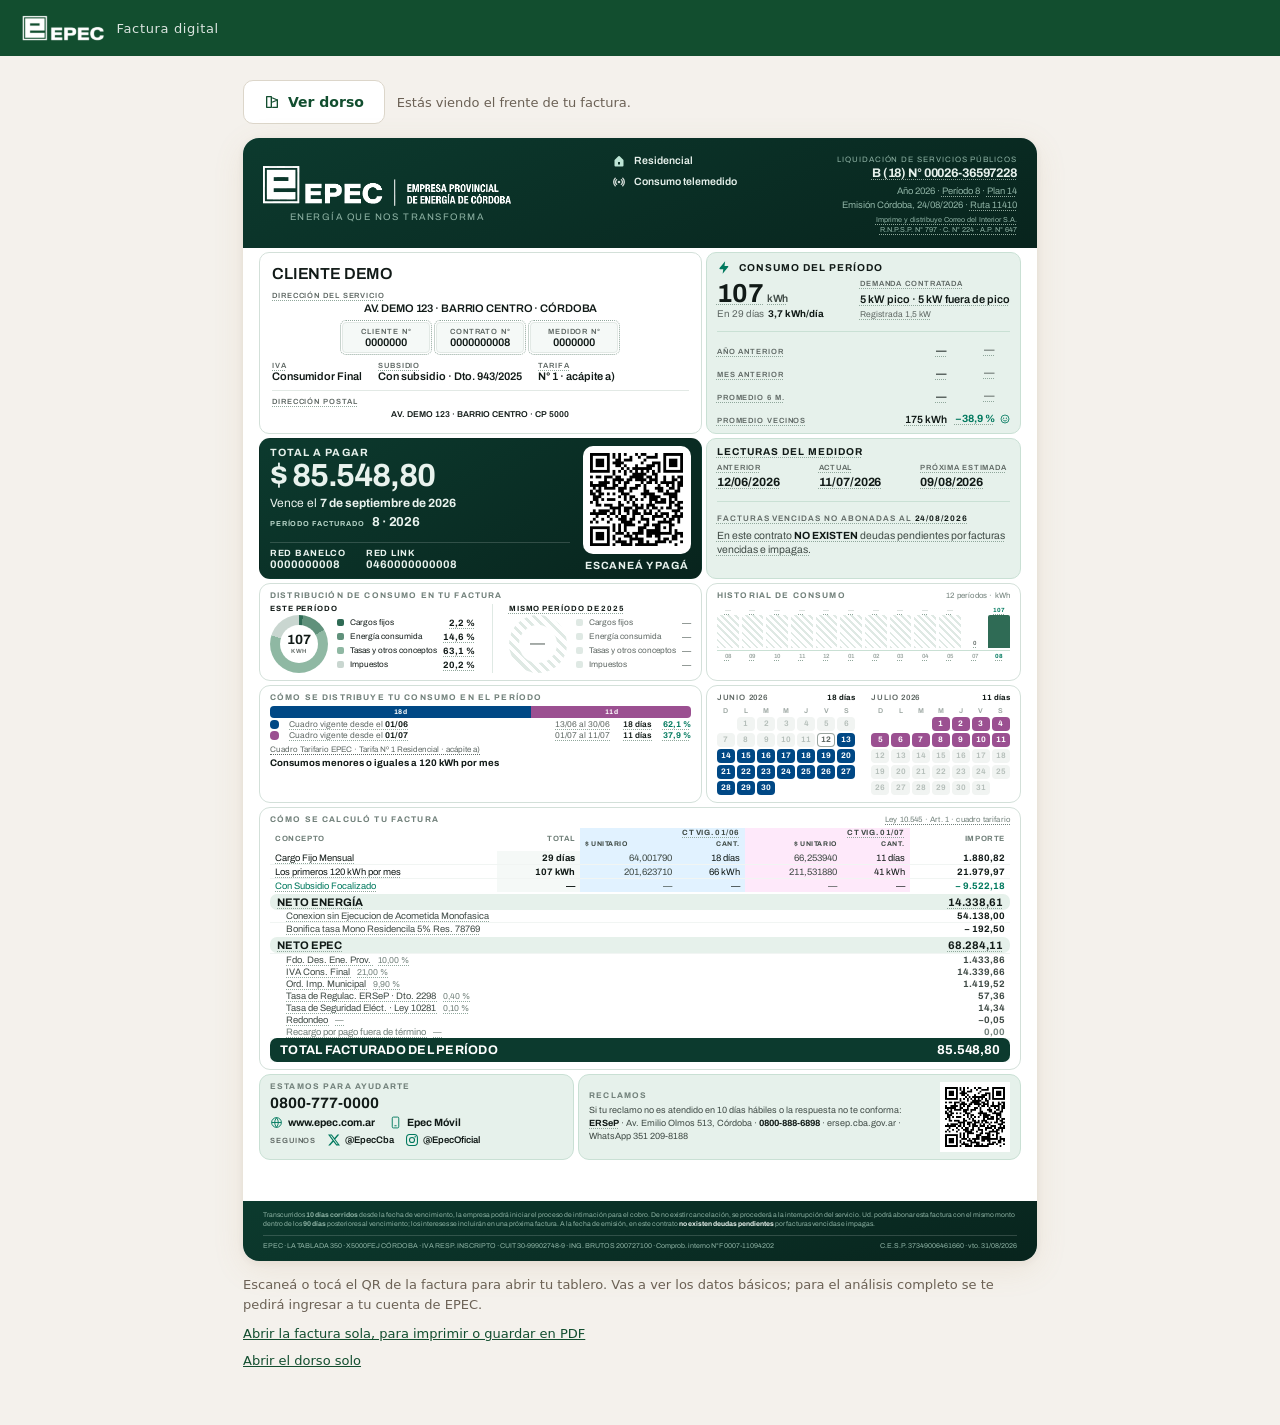
==== factura-digital.html @ 0f3d5c5b "chore(demo): publicar el recorrido completo con el escenario NAKASONE anonimizado Build estatico gen" ====
<!DOCTYPE html>
<html lang="es">
<head>
<meta charset="utf-8" />
    <!-- El token del QR viaja en la URL hasta que `hooks/tokenPublico` lo canjea.
         Los navegadores modernos ya mandan solo el origen a otro sitio, pero esta
         pantalla tiene enlaces salientes al portal de pago y no todos los clientes
         se comportan igual. Cuesta una linea. -->
    <meta name="referrer" content="no-referrer" />
<meta name="viewport" content="width=device-width, initial-scale=1" />
<title>Tu factura EPEC</title>
<style>
  :root { color-scheme: light; }
  * { box-sizing: border-box; }
  body {
    margin: 0;
    font-family: system-ui, -apple-system, "Segoe UI", Roboto, sans-serif;
    background: #f4f1ec;
    color: #1c1410;
  }
  .barra { background: #124e2f; color: #fff; padding: 14px 20px; display: flex; align-items: center; gap: 12px; }
  .barra img { height: 28px; }
  .barra span { font-size: 13px; letter-spacing: .05em; opacity: .85; }
  /* El ancho de la hoja A4 (794px) manda: en escritorio la factura se ve 1:1. */
  main { max-width: 834px; margin: 0 auto; padding: 24px 20px 48px; }

  /* La barra de acciones envuelve: a 390px el botón y el anuncio no entran en
     una línea, y el anuncio es un nodo de texto que envolvería por su cuenta. */
  .acciones {
    max-width: 794px; margin: 0 auto 14px;
    display: flex; flex-wrap: wrap; align-items: center; gap: 12px;
  }
  .boton-girar {
    display: inline-flex; align-items: center; gap: 8px;
    min-height: 44px; padding: 0 20px;
    background: #fff; color: #124e2f;
    border: 1px solid #dcd6ca; border-radius: 10px;
    font-family: inherit; font-size: 14px; font-weight: 600;
    cursor: pointer;
  }
  .boton-girar:hover { background: #f0ece4; }
  .boton-girar:focus-visible { outline: 2px solid #124e2f; outline-offset: 2px; }
  .anuncio { margin: 0; font-size: 13px; color: #6b6155; min-width: 0; }

  /* Las dos caras de la hoja rediseñada viven en su propio documento
     (public/diseno-factura/). Van en iframes a propósito: cada una trae su CSS,
     sus @font-face y su @page A4, y embeberlas inline les pisaría los estilos a
     esta página. Así se actualizan copiando el archivo de nuevo.
     La única edición sobre el frente es el href del QR — ver README-embebido.md. */
  .factura-lienzo {
    position: relative;
    max-width: 794px; margin: 0 auto;
    aspect-ratio: 794 / 1123;   /* alto = ancho de la hoja escalado */
    perspective: 1800px;
  }
  .giro {
    position: absolute; inset: 0;
    transform-style: preserve-3d;
    transition: transform 720ms cubic-bezier(.2, .7, .2, 1);
  }
  .giro[data-cara="dorso"] { transform: rotateY(180deg); }
  /* `overflow: hidden` es lo que evita el desborde horizontal en un teléfono: el
     iframe mide 794px de layout aunque se lo escale, porque `transform` no
     cambia la caja. Acá se lo recorta contra el ancho real del lienzo. */
  .cara {
    position: absolute; inset: 0;
    overflow: hidden;
    border-radius: 16px; background: #fff;
    box-shadow: 0 8px 32px rgba(180,140,80,.12), 0 2px 8px rgba(100,80,60,.08);
    -webkit-backface-visibility: hidden;
    backface-visibility: hidden;
  }
  .cara-dorso { transform: rotateY(180deg); }
  /* La cara de atrás se apaga de verdad cuando el giro terminó.
     `backface-visibility` es pintura —WebKit la ignora sobre un iframe— y el
     iframe de atrás seguiría siendo destino de scroll y de Tab. Durante el giro
     el script las deja vivas a las dos: si no, no habría nada que ver rotando. */
  .cara[aria-hidden="true"] { visibility: hidden; }
  .cara iframe {
    display: block; width: 794px; height: 1123px; border: 0;
    transform-origin: top left;   /* el factor lo fija el script de abajo */
  }

  /* Con `reduce` el giro se cambia por un fundido: la hoja cambia de cara sin
     rotar. `transform: none` en las dos, o el dorso queda espejado. */
  @media (prefers-reduced-motion: reduce) {
    .giro,
    .giro[data-cara="dorso"],
    .cara-dorso { transform: none; transition: opacity 160ms linear; }
    .cara[aria-hidden="true"] { opacity: 0; }
  }

  .pie { max-width: 794px; margin: 14px auto 0; }
  .pie p { margin: 0 0 8px; }
  .nota { font-size: 13px; color: #6b6155; line-height: 1.55; }
  .pie a { font-size: 13px; color: #124e2f; }

  /* Imprimir es otra cosa que girar. Las dos caras salen una debajo de la otra,
     sin rotar y sin recortar, y cada hoja ocupa su página: eso es el dúplex que
     va a la imprenta. Hay que deshacer las tres cosas que sostienen el giro
     —la perspectiva, el `position: absolute` de las caras y el `scale` del
     iframe—, y volver a encender la cara que el gesto había apagado. */
  @media print {
    body { background: #fff; }
    .barra, .acciones, .pie { display: none; }
    main { max-width: none; padding: 0; }
    .factura-lienzo {
      max-width: none; aspect-ratio: auto; height: auto; perspective: none;
    }
    .giro {
      position: static; height: auto;
      transform: none !important; transform-style: flat;
    }
    .cara {
      position: static; overflow: visible;
      width: 794px; height: 1123px;
      transform: none !important;
      /* La cara de atrás está apagada por `[aria-hidden]`: acá se enciende. */
      visibility: visible !important; opacity: 1 !important;
      -webkit-backface-visibility: visible; backface-visibility: visible;
      border-radius: 0; box-shadow: none;
    }
    .cara-frente { break-after: page; page-break-after: always; }
    .cara iframe { transform: none !important; }
  }
</style>
</head>
<body>
  <div class="barra">
    <img src="./epec-logo-blanco-solido.png" alt="EPEC" />
    <span>Factura digital</span>
  </div>

  <main>
    <div class="acciones">
      <button id="girar" type="button" class="boton-girar">
        <svg width="16" height="16" viewBox="0 0 24 24" fill="none" stroke="currentColor"
             stroke-width="2" stroke-linecap="round" stroke-linejoin="round" aria-hidden="true">
          <path d="M4 4h7v16H4z" /><path d="M13 6l7 3-7 3" /><path d="M20 9v11h-7" />
        </svg>
        <span id="girar-texto">Ver dorso</span>
      </button>
      <p id="anuncio" class="anuncio" role="status" aria-live="polite">
        Estás viendo el frente de tu factura.
      </p>
    </div>

    <div class="factura-lienzo">
      <div id="giro" class="giro" data-cara="frente">
        <div id="cara-frente" class="cara cara-frente" aria-hidden="false">
          <iframe src="diseno-factura/residencial-comun.html"
                  title="El frente de tu factura"
                  scrolling="no"></iframe>
        </div>
        <div id="cara-dorso" class="cara cara-dorso" aria-hidden="true">
          <!-- Sin `src` hasta el primer giro: son ~80 KB de fuentes en base64 que
               no se pagan en la primera pintura. Lo pone el script. -->
          <iframe title="El dorso de tu factura — qué podés hacer en tu tablero"
                  scrolling="no"></iframe>
        </div>
      </div>
    </div>

    <div class="pie">
      <p class="nota">Escaneá o tocá el QR de la factura para abrir tu tablero. Vas a ver los datos
         básicos; para el análisis completo se te pedirá ingresar a tu cuenta de EPEC.</p>
      <p><a href="diseno-factura/residencial-comun.html" target="_blank" rel="noopener">Abrir la factura sola, para imprimir o guardar en PDF</a></p>
      <p><a href="diseno-factura/dorso.html" target="_blank" rel="noopener">Abrir el dorso solo</a></p>
    </div>
  </main>

<script>
  // El mismo gesto que el modal de «Mi Factura», en la superficie standalone.
  // Las dos las afirma `backend/scripts/dorso-check.mjs`.
  (function () {
    var lienzo = document.querySelector('.factura-lienzo');
    var giro = document.getElementById("giro");
    var caraFrente = document.getElementById('cara-frente');
    var caraDorso = document.getElementById('cara-dorso');
    var boton = document.getElementById('girar');
    var textoBoton = document.getElementById('girar-texto');
    var anuncio = document.getElementById('anuncio');
    if (!lienzo || !giro || !boton) return;

    var marcoDorso = caraDorso.querySelector('iframe');
    var GIRO_MS = 800;   // el giro dura 720ms; se limpia con margen
    var temporizador = null;

    // La hoja mide 794x1123 fijos (A4 a 96dpi). Cuando la pantalla es más angosta
    // se escala entera, en vez de recortarla o dejar que el iframe scrollee: el
    // alto lo resuelve el aspect-ratio del lienzo, acá sólo va el factor.
    function ajustar() {
      var factor = lienzo.clientWidth / 794;
      var marcos = lienzo.querySelectorAll('iframe');
      for (var i = 0; i < marcos.length; i++) {
        marcos[i].style.transform = 'scale(' + factor + ')';
      }
    }
    ajustar();
    addEventListener('resize', ajustar);

    var ROTULOS = {
      frente: { boton: 'Ver dorso', anuncio: 'Estás viendo el frente de tu factura.' },
      dorso: { boton: 'Ver el frente', anuncio: 'Estás viendo el dorso: qué podés hacer en tu tablero.' }
    };

    // El dorso recién se trae cuando hace falta, y una sola vez.
    function cargarDorso() {
      if (marcoDorso.getAttribute('src')) return;
      marcoDorso.setAttribute('src', 'diseno-factura/dorso.html');
      marcoDorso.style.transform = 'scale(' + (lienzo.clientWidth / 794) + ')';
    }

    // Sin esto, imprimir sin haber girado nunca deja la segunda página en blanco:
    // la carga diferida y el dúplex tiran para lados opuestos, y gana el papel.
    addEventListener('beforeprint', cargarDorso);

    // «Descargar PDF» desde el tablero abre esta página con `?imprimir=1`.
    //
    // No hay librería de PDF: el registry de npm está cortado por el proxy, así
    // que jsPDF y compañía no se pueden instalar. Lo que sí hay es el diálogo de
    // impresión del navegador, y esta página ya sabe sacar las dos caras en dos
    // hojas A4 (el `@media print` de arriba). Así que «descargar» es abrir ese
    // diálogo con todo listo para que la persona elija «Guardar como PDF».
    //
    // Hay que ESPERAR a que las dos hojas terminen de cargar: `print()` sobre un
    // iframe a medio pintar sale en blanco, y el dorso recién arranca su descarga
    // en esta misma función.
    (function () {
      var params = new URLSearchParams(location.search);
      if (params.get('imprimir') !== '1') return;
      cargarDorso();

      var marcos = [caraFrente.querySelector('iframe'), marcoDorso];
      var faltan = marcos.length;
      var listo = false;
      function tal_vez_imprimir() {
        if (listo) return;
        listo = true;
        // `requestAnimationFrame` doble: el layout de la hoja recién insertada
        // tiene que haber pintado antes de que el navegador la mande al PDF.
        requestAnimationFrame(function () {
          requestAnimationFrame(function () { print(); });
        });
      }
      marcos.forEach(function (m) {
        if (m.contentDocument && m.contentDocument.readyState === 'complete') {
          if (--faltan === 0) tal_vez_imprimir();
          return;
        }
        m.addEventListener('load', function () {
          if (--faltan === 0) tal_vez_imprimir();
        });
      });
      // Red de seguridad: si un `load` no llega —una caché rara, una hoja que ya
      // estaba— igual se imprime. Mejor un diálogo de más que uno que no abre.
      setTimeout(tal_vez_imprimir, 3000);
    })();

    boton.addEventListener('click', function () {
      var destino = giro.dataset.cara === 'frente' ? 'dorso' : 'frente';

      if (destino === 'dorso') cargarDorso();

      // Mientras dura el giro las dos caras están vivas; al terminar, la de atrás
      // vuelve a apagarse por CSS.
      caraFrente.style.visibility = 'visible';
      caraDorso.style.visibility = 'visible';

      giro.dataset.cara = destino;
      caraFrente.setAttribute('aria-hidden', destino === 'frente' ? 'false' : 'true');
      caraDorso.setAttribute('aria-hidden', destino === 'dorso' ? 'false' : 'true');
      textoBoton.textContent = ROTULOS[destino].boton;
      anuncio.textContent = ROTULOS[destino].anuncio;

      clearTimeout(temporizador);
      temporizador = setTimeout(function () {
        caraFrente.style.visibility = '';
        caraDorso.style.visibility = '';
      }, GIRO_MS);
    });
  })();
</script>
</body>
</html>
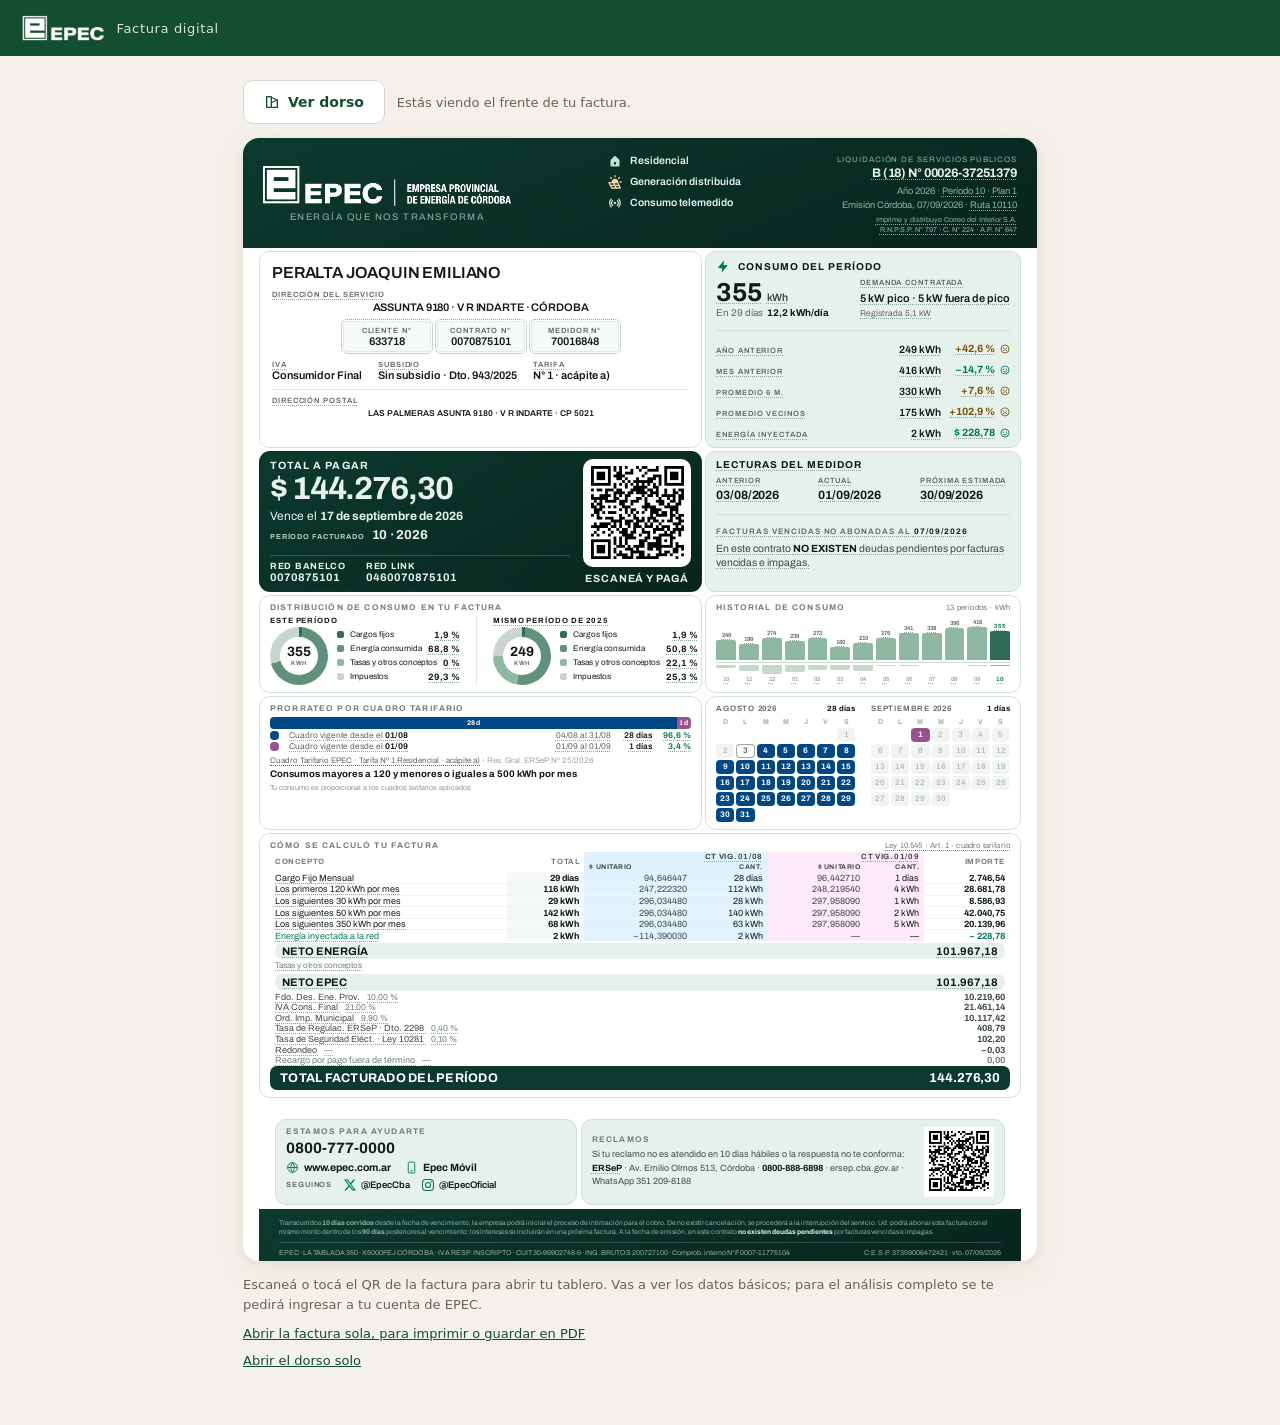
==== commit 568517a8: "feat(demo): 7 ajustes al dashboard nivel 2 Build de demo-publica-factura-extra @ 6fdc777 (PERALTA 70" ====
--- a/factura-digital.html
+++ b/factura-digital.html
@@ -185,6 +185,21 @@
     var marcoDorso = caraDorso.querySelector('iframe');
     var GIRO_MS = 800;   // el giro dura 720ms; se limpia con margen
     var temporizador = null;
+
+    // «Descargar PDF» del tablero puede pedir la hoja de CUALQUIERA de las
+    // facturas del listado, no sólo la del ancla: `?frente=<archivo>` elige cuál.
+    // Sin el parámetro queda la de siempre (`residencial-comun.html`). Sólo se
+    // acepta un nombre de archivo simple dentro de `diseno-factura/` — nada de
+    // `../` ni URLs — para que el parámetro no pueda apuntar a otro origen.
+    (function () {
+      var pedido = new URLSearchParams(location.search).get('frente');
+      if (!pedido || !/^[a-z0-9._-]+\.html$/i.test(pedido)) return;
+      var ruta = 'diseno-factura/' + pedido;
+      var marcoFrente = caraFrente.querySelector('iframe');
+      if (marcoFrente) marcoFrente.setAttribute('src', ruta);
+      var enlaceFrente = document.querySelector('.pie a[href$="residencial-comun.html"]');
+      if (enlaceFrente) enlaceFrente.setAttribute('href', ruta);
+    })();
 
     // La hoja mide 794x1123 fijos (A4 a 96dpi). Cuando la pantalla es más angosta
     // se escala entera, en vez de recortarla o dejar que el iframe scrollee: el
